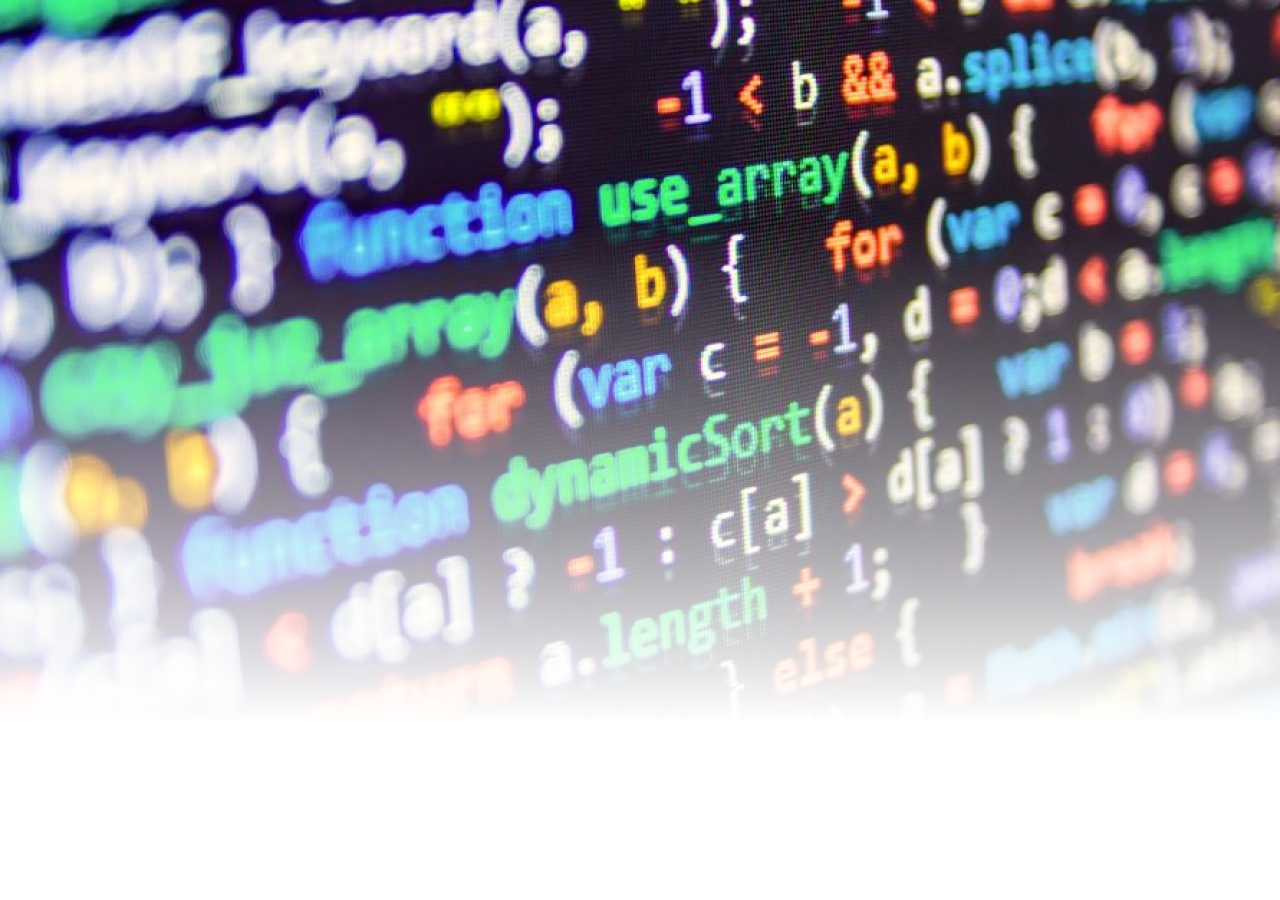
==== index.html @ 2b6d5193 "first commit after deletion and new start" ====
<!DOCTYPE html>
<html lang="en">
<head>
    <meta charset="UTF-8">
    <title>Mon Portfolio</title>
    <link rel="stylesheet" href="style.css">
</head>
<body>
    <header>
        <div class="headerDiv">
            <img src="images/code.jpg" class="imagecode" alt="code">
        </div>
    </header>
</body>
</html>
---- style.css ----
* {
    margin: 0;
    padding: 0;
    box-sizing: border-box;
}

body {
    width: 100%
}

header img {
    width: 100%;
}

.headerDiv {
    height: 200px;
}

header .headerDiv::after {
    display: block;
    position: relative;
    background-image: linear-gradient(to bottom, rgba(255, 255, 255, 0) 0, #fff 100%);
    margin-top:-500px;
    height: 500px;
    width: 100%;
    content: '';
}
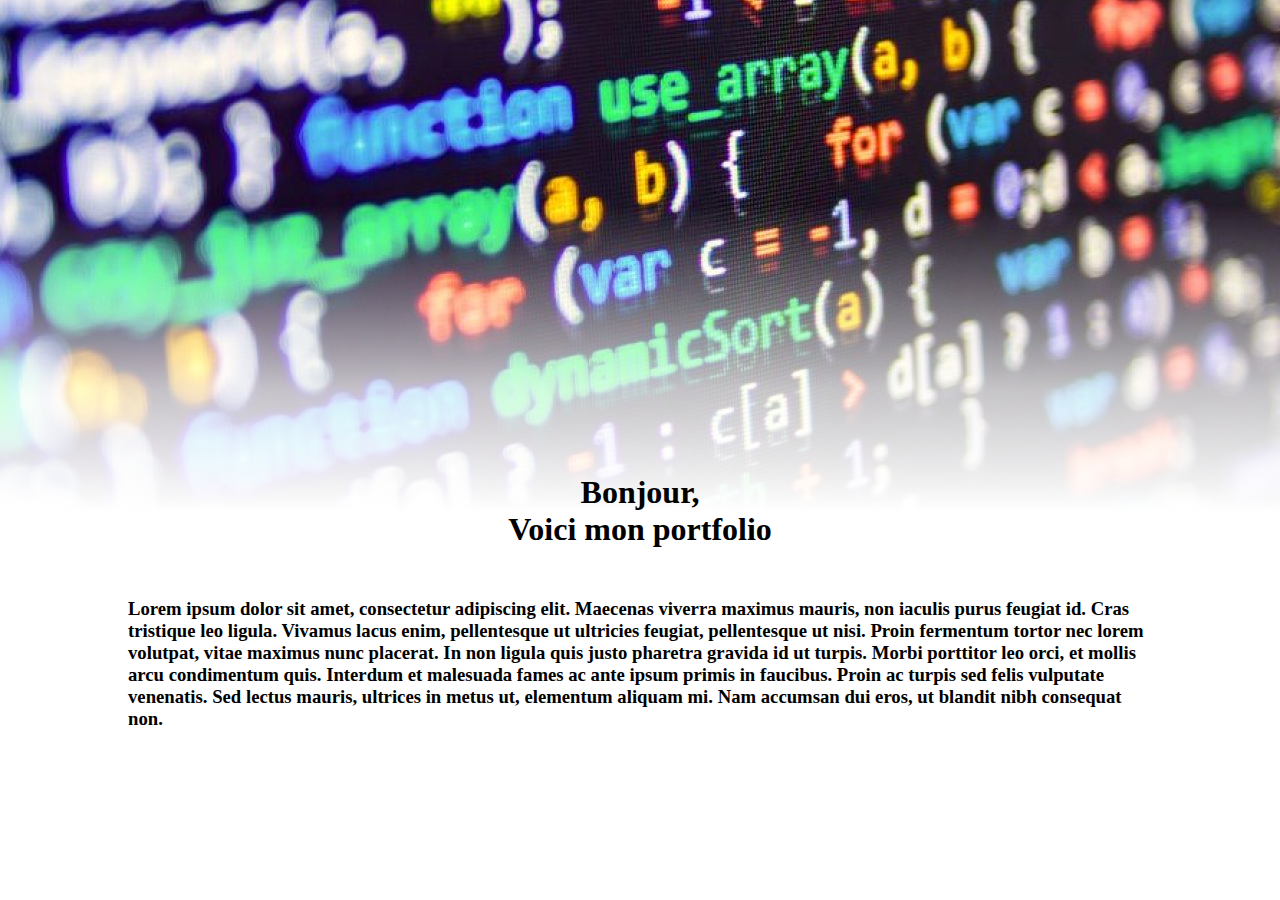
==== commit cca36b73: "Added header" ====
--- a/index.html
+++ b/index.html
@@ -6,10 +6,16 @@
     <link rel="stylesheet" href="style.css">
 </head>
 <body>
-    <header>
-        <div class="headerDiv">
-            <img src="images/code.jpg" class="imagecode" alt="code">
-        </div>
-    </header>
+    <div class="headerDiv">
+        <img src="images/code.jpg" alt="image ta soeur">
+        <h1>Bonjour,<br> Voici mon portfolio</h1>
+    </div>
+
+    <div class="generalInformation">
+        <h3>
+            Lorem ipsum dolor sit amet, consectetur adipiscing elit. Maecenas viverra maximus mauris, non iaculis purus feugiat id. Cras tristique leo ligula. Vivamus lacus enim, pellentesque ut ultricies feugiat, pellentesque ut nisi. Proin fermentum tortor nec lorem volutpat, vitae maximus nunc placerat. In non ligula quis justo pharetra gravida id ut turpis.
+            Morbi porttitor leo orci, et mollis arcu condimentum quis. Interdum et malesuada fames ac ante ipsum primis in faucibus. Proin ac turpis sed felis vulputate venenatis. Sed lectus mauris, ultrices in metus ut, elementum aliquam mi. Nam accumsan dui eros, ut blandit nibh consequat non.
+        </h3>
+    </div>
 </body>
 </html>
--- a/style.css
+++ b/style.css
@@ -8,21 +8,64 @@
     width: 100%
 }
 
-header img {
-    width: 100%;
+.headerDiv {
+    position: relative;
+    width: 100vw;
+    padding-top: 37vw;
+    display: flex;
+    flex-direction: column;
+    justify-content: center;
 }
 
-.headerDiv {
-    height: 200px;
+.headerDiv img {
+    position: absolute;
+    top: 0;
+    left: 0;
+    height: 40vw;
+    width: 100%;
+    object-fit: cover;
+    z-index: -1;
 }
 
-header .headerDiv::after {
+.headerDiv::after {
+    content: "";
     display: block;
-    position: relative;
-    background-image: linear-gradient(to bottom, rgba(255, 255, 255, 0) 0, #fff 100%);
-    margin-top:-500px;
-    height: 500px;
-    width: 100%;
-    content: '';
+    background: linear-gradient(to bottom,
+                    rgba(0,0,0,0) 0%,
+                    rgba(255,255,255,0.75) 60%,
+                    rgba(255,255,255,1) 100%);
+    position: absolute;
+    top: 16vw;
+    left: 0;
+    right: 0;
+    height: 24vw;
+    z-index: -1;
 }
 
+.headerDiv h1 {
+    text-align: center;
+}
+
+.generalInformation {
+    padding: 50px 0;
+    margin-left: auto;
+    margin-right: auto;
+    width: 80vw;
+    max-width: 1024px;
+    display: flex;
+    justify-content: center;
+}
+
+
+/*
+@media(min-width: -) {
+
+}
+
+320px => style de base = mobile first
+780px => landscape (téléphone en paysage)
+960px => tablette
+1100px / 1280px => petit PC (suivant la largeur de ton menu en mode PC)
+1440px => laptop classique (si nécessaire uniquement)
+1920px => desktop pour le résultat final
+*/
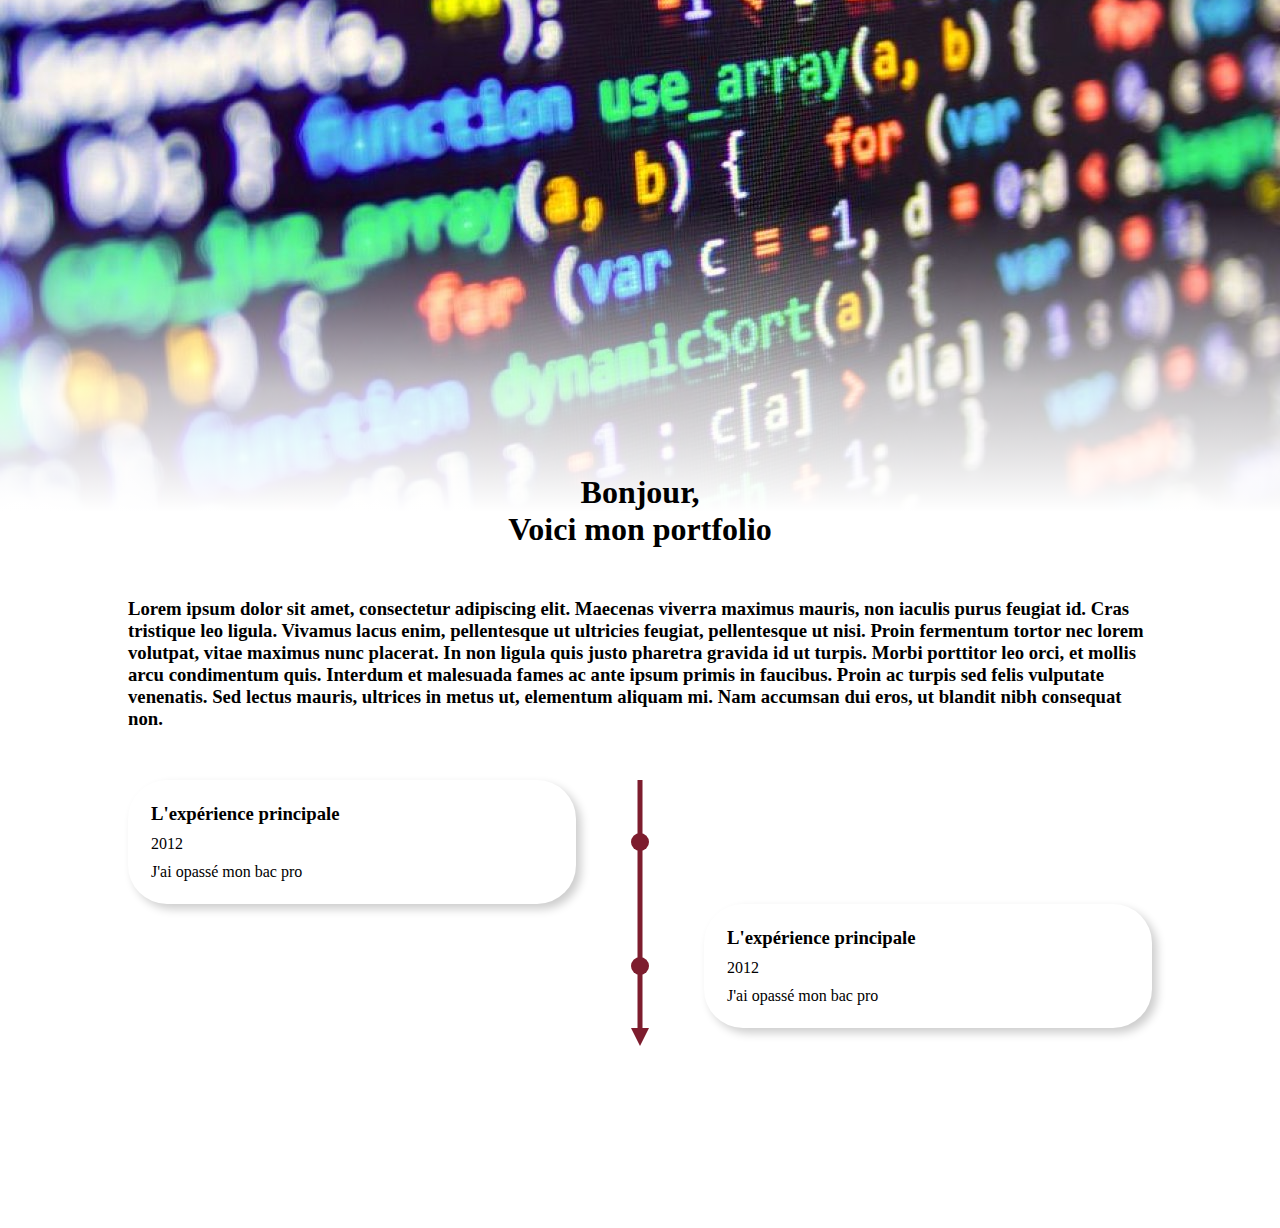
==== commit c70c6f99: "add lifeflow" ====
--- a/index.html
+++ b/index.html
@@ -3,7 +3,7 @@
 <head>
     <meta charset="UTF-8">
     <title>Mon Portfolio</title>
-    <link rel="stylesheet" href="style.css">
+    <link rel="stylesheet" href="css/home.css">
 </head>
 <body>
     <div class="headerDiv">
@@ -17,5 +17,26 @@
             Morbi porttitor leo orci, et mollis arcu condimentum quis. Interdum et malesuada fames ac ante ipsum primis in faucibus. Proin ac turpis sed felis vulputate venenatis. Sed lectus mauris, ultrices in metus ut, elementum aliquam mi. Nam accumsan dui eros, ut blandit nibh consequat non.
         </h3>
     </div>
+    <section class="lifeFlow container">
+        <section class="lifeFlow__DotSection">
+            <div class="lifeFlow__leftSide">
+                <h3>L'expérience principale</h3>
+                <p class="lifeFlow__date">2012</p>
+                <article class="lifeFlow__desc">
+                    J'ai opassé mon bac pro
+                </article>
+            </div>
+        </section>
+
+        <section class="lifeFlow__DotSection">
+            <div class="lifeFlow__rightSide">
+                <h3>L'expérience principale</h3>
+                <p class="lifeFlow__date">2012</p>
+                <article class="lifeFlow__desc">
+                    J'ai opassé mon bac pro
+                </article>
+            </div>
+        </section>
+    </section>
 </body>
 </html>
--- a/css/home.css
+++ b/css/home.css
@@ -0,0 +1,236 @@
+* {
+    margin: 0;
+    padding: 0;
+    box-sizing: border-box;
+}
+
+body {
+    width: 100%
+}
+
+.headerDiv {
+    position: relative;
+    width: 100vw;
+    padding-top: 37vw;
+    display: flex;
+    flex-direction: column;
+    justify-content: center;
+}
+
+.headerDiv img {
+    position: absolute;
+    top: 0;
+    left: 0;
+    height: 40vw;
+    width: 100%;
+    object-fit: cover;
+    z-index: -1;
+}
+
+.headerDiv::after {
+    content: "";
+    display: block;
+    background: linear-gradient(to bottom,
+                    rgba(0,0,0,0) 0%,
+                    rgba(255,255,255,0.75) 60%,
+                    rgba(255,255,255,1) 100%);
+    position: absolute;
+    top: 16vw;
+    left: 0;
+    right: 0;
+    height: 24vw;
+    z-index: -1;
+}
+
+.headerDiv h1 {
+    text-align: center;
+}
+
+.generalInformation {
+    padding: 50px 0;
+    margin-left: auto;
+    margin-right: auto;
+    width: 80vw;
+    max-width: 1024px;
+    display: flex;
+    justify-content: center;
+}
+
+.lifeFlow {
+    position: relative;
+    display: flex;
+    flex-direction: column;
+    margin-bottom: 200px;
+}
+
+.lifeFlow .lifeFlow__DotSection {
+    display: flex;
+    position: relative;
+    justify-content: space-between;
+    align-items: center;
+}
+
+.lifeFlow .lifeFlow__DotSection:before {
+    content: '';
+    position: absolute;
+    top: 0;
+    left: 50%;
+    bottom: 0;
+    width: 5px;
+    background-color: #7D1D2E;
+    transform: translateX(-50%);
+
+}
+
+.lifeFlow .lifeFlow__DotSection:after {
+    content: '';
+    position: absolute;
+    top: 50%;
+    left: 50%;
+    width: 18px;
+    height: 18px;
+    border-radius: 50%;
+    background-color: #7D1D2E;
+    transform: translate(-50%, -50%);
+    transform-origin: top left;
+    animation: popOn 0.500s;
+    animation-fill-mode: forwards;
+
+}
+
+.lifeFlow__leftSide {
+    display: flex;
+    flex-direction: column;
+    justify-content: space-between;
+    margin-left: 10vw;
+    margin-right: 55vw;
+    border: solid transparent;
+    border-radius: 39px;
+    box-shadow: 5px 5px 10px rgba(0,0,0, 0.2);
+    padding: 15px 20px;
+    min-width: 35vw;
+}
+
+.lifeFlow__leftSide * {
+    margin: 5px 0;
+}
+
+.lifeFlow__rightSide {
+    display: flex;
+    flex-direction: column;
+    justify-content: space-between;
+    margin-left: 55vw;
+    margin-right: 10vw;
+    border: solid transparent;
+    border-radius: 39px;
+    box-shadow: 5px 5px 10px rgba(0,0,0, 0.2);
+    padding: 15px 20px;
+    min-width: 35vw;
+}
+
+.lifeFlow__rightSide * {
+    margin: 5px 0;
+}
+
+.lifeFlow .lifeFlow__DotSection .lifeFlow__date {
+}
+
+.lifeFlow .lifeFlow__DotSection .lifeFlow__desc {
+}
+
+.lifeFlow:before {
+    content: '';
+    position: absolute;
+    top: 100%;
+    left: 50%;
+    width: 0;
+    height: 0;
+    border-left: 9px solid transparent;
+    border-right: 9px solid transparent;
+    border-top: 18px solid #7D1D2E;
+    transform: translateX(-50%);
+}
+
+/*!* row paire *!
+.lifeFlow .lifeFlowDotSection:nth-child(odd) .element-frise__desc {
+    text-align: right;
+    opacity: 0;
+    animation: translateInByLeftDesc 1.200s 0.800s;
+    animation-fill-mode: forwards;
+}
+
+.lifeFlow .lifeFlowDotSection:nth-child(odd) .element-frise__date {
+    animation: translateInByRight 0.800s;
+}
+
+!* row impair *!
+.lifeFlow .lifeFlowDotSection:nth-child(even) .element-frise__date {
+    text-align: right;
+    animation: translateInByLeft 0.800s;
+}
+
+.lifeFlow .lifeFlowDotSection:nth-child(even) .element-frise__desc {
+    opacity: 0;
+    animation: translateInByRightDesc 1.200s 0.800s;
+    animation-fill-mode: forwards;
+}
+
+@keyframes translateInByRightDesc {
+    0% {
+        transform: translateX(20vw);
+    }
+    10% {
+        opacity: 40%;
+    }
+    80% {
+        opacity: 100%;
+    }
+    100% {
+        opacity: 100%;
+        transform: translateX(0);
+    }
+}
+
+@keyframes translateInByLeftDesc {
+    0% {
+        transform: translateX(-20vw);
+    }
+    10% {
+        opacity: 40%;
+    }
+
+    80% {
+        opacity: 100%;
+    }
+    100% {
+        opacity: 100%;
+        transform: translateX(0);
+    }
+}
+
+@keyframes translateInByLeft {
+    from {
+        transform: translateX(-45%);
+    }
+    to {
+        transform: translateX(0);
+    }
+}
+
+@keyframes translateInByRight {
+    from {
+        transform: translateX(45%) ;
+    }
+    to {
+        transform: translateX(0);
+    }
+}
+
+@keyframes popOn {
+    from {
+        transform: scale(0) translate(-50%, -50%);
+    }
+    to {
+        transform: scale(1) translate(-50%, -50%);
+    }
+}*/
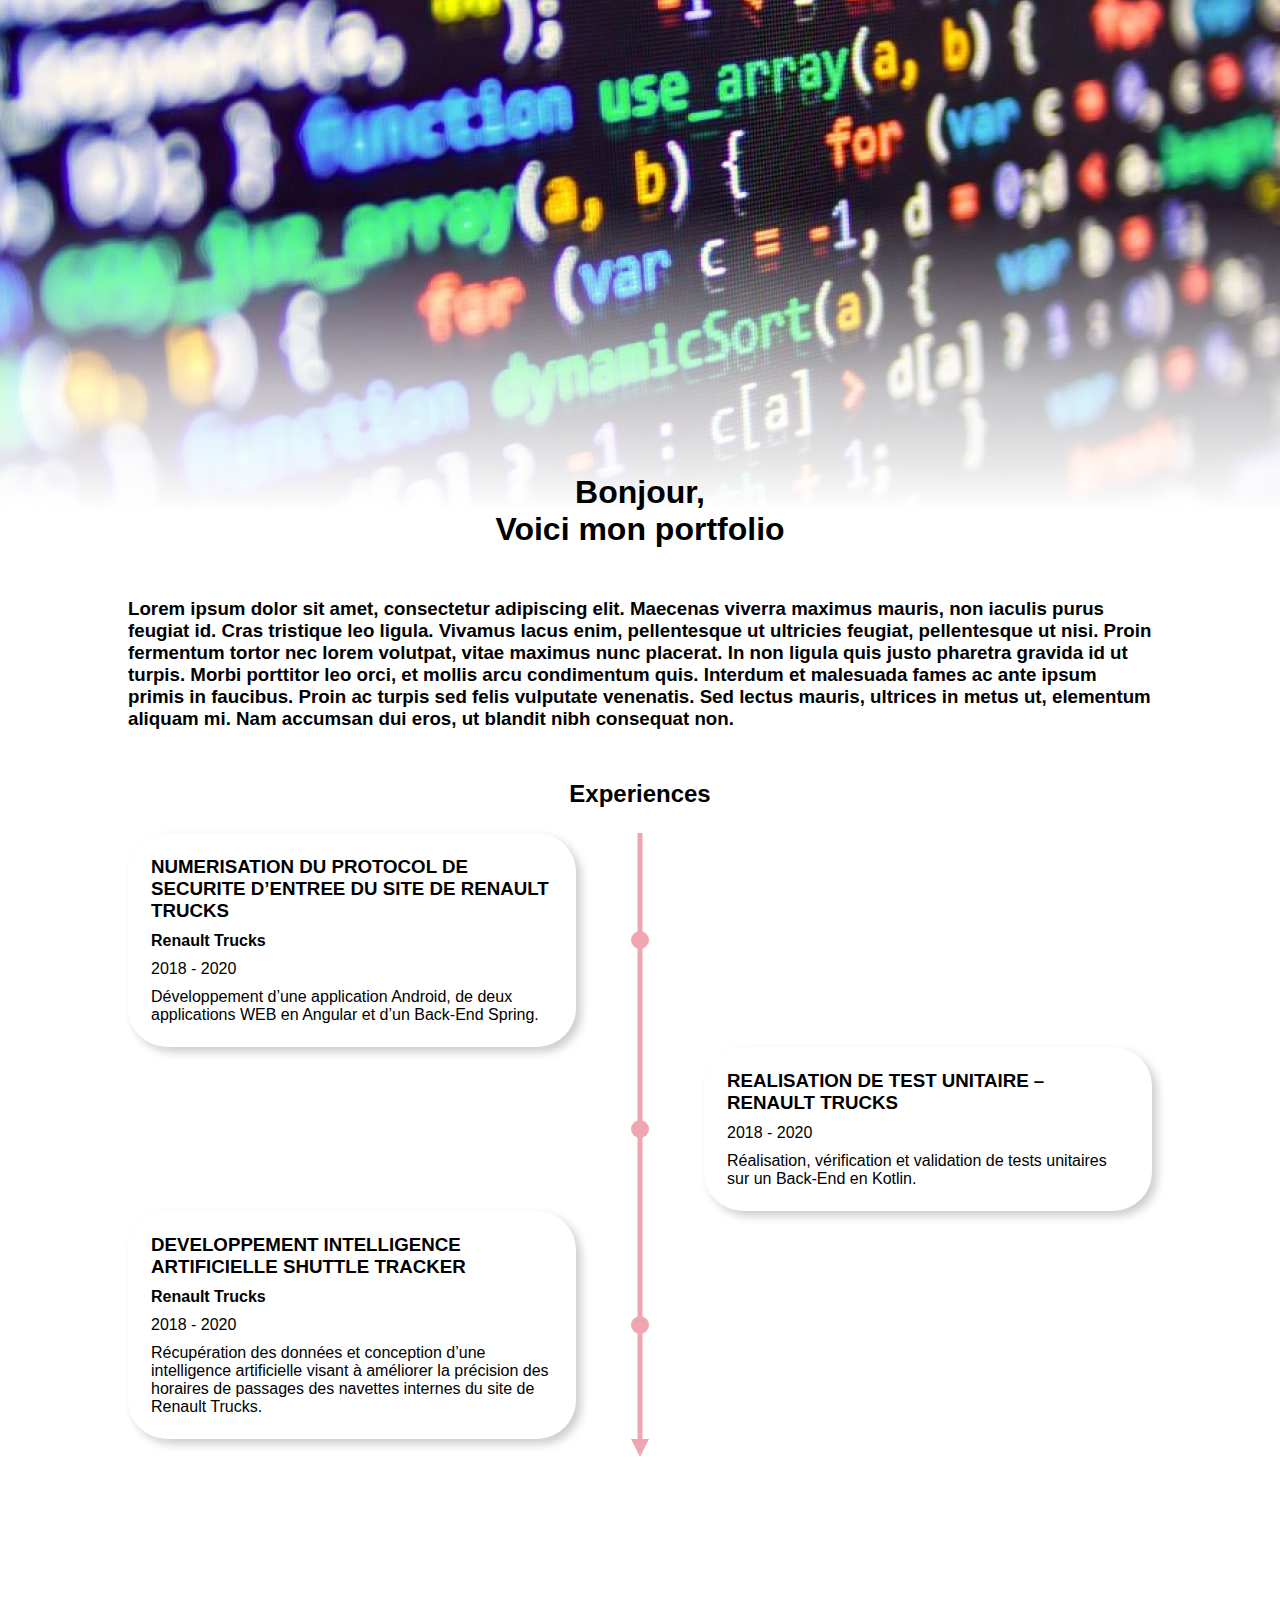
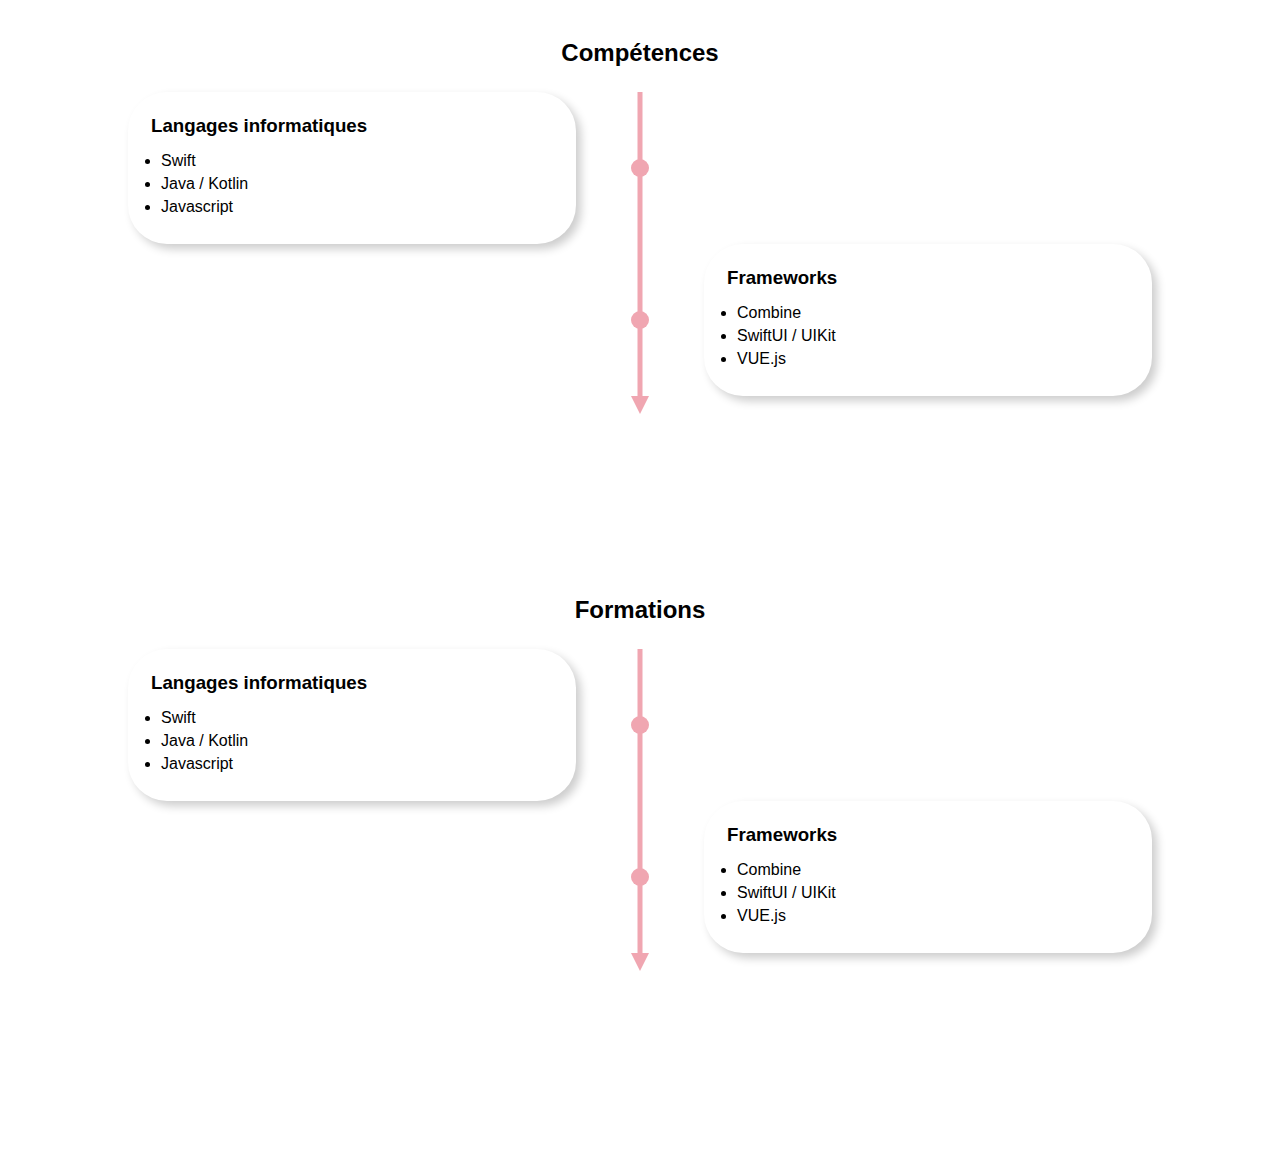
==== commit 959fb004: "add competences" ====
--- a/index.html
+++ b/index.html
@@ -4,6 +4,7 @@
     <meta charset="UTF-8">
     <title>Mon Portfolio</title>
     <link rel="stylesheet" href="css/home.css">
+    <link rel="stylesheet" href="css/lifeFlow.css">
 </head>
 <body>
     <div class="headerDiv">
@@ -18,23 +19,93 @@
         </h3>
     </div>
     <section class="lifeFlow container">
+        <h2 class="description__title">Experiences</h2>
         <section class="lifeFlow__DotSection">
-            <div class="lifeFlow__leftSide">
-                <h3>L'expérience principale</h3>
-                <p class="lifeFlow__date">2012</p>
+        <a href="last_exp.html">
+            <div class="lifeFlow__leftSide" >
+                <h3>NUMERISATION DU PROTOCOL DE SECURITE D’ENTREE DU SITE DE RENAULT TRUCKS</h3>
+                <h4>Renault Trucks</h4>
+                <p class="lifeFlow__date">2018 - 2020</p>
                 <article class="lifeFlow__desc">
-                    J'ai opassé mon bac pro
+                    Développement d’une application Android, de deux applications WEB en Angular et d’un Back-End Spring.
                 </article>
+            </div>
+        </a>
+    </section>
+
+        <section class="lifeFlow__DotSection">
+            <a href="">
+                <div class="lifeFlow__rightSide">
+                    <h3>REALISATION DE TEST UNITAIRE – RENAULT TRUCKS</h3>
+                    <p class="lifeFlow__date">2018 - 2020</p>
+                    <article class="lifeFlow__desc">
+                        Réalisation, vérification et validation de tests unitaires sur un Back-End en Kotlin.
+                    </article>
+                </div>
+            </a>
+        </section>
+
+        <section class="lifeFlow__DotSection">
+            <a href="last_exp.html">
+                <div class="lifeFlow__leftSide" >
+                    <h3>DEVELOPPEMENT INTELLIGENCE ARTIFICIELLE SHUTTLE TRACKER</h3>
+                    <h4>Renault Trucks</h4>
+                    <p class="lifeFlow__date">2018 - 2020</p>
+                    <article class="lifeFlow__desc">
+                        Récupération des données et conception d’une intelligence artificielle visant à améliorer la précision des horaires de
+                        passages des navettes internes du site de Renault Trucks.
+                    </article>
+                </div>
+            </a>
+        </section>
+    </section>
+
+    <section class="lifeFlow container">
+        <h2 class="description__title">Compétences</h2>
+        <section class="lifeFlow__DotSection">
+                <div class="lifeFlow__leftSide" >
+                    <h3>Langages informatiques</h3>
+                    <ul>
+                        <li>Swift</li>
+                        <li>Java / Kotlin</li>
+                        <li>Javascript</li>
+                    </ul>
+                </div>
+        </section>
+
+        <section class="lifeFlow__DotSection">
+            <div class="lifeFlow__rightSide" >
+                <h3>Frameworks</h3>
+                <ul>
+                    <li>Combine</li>
+                    <li>SwiftUI / UIKit</li>
+                    <li>VUE.js</li>
+                </ul>
+            </div>
+        </section>
+    </section>
+
+    <section class="lifeFlow container">
+        <h2 class="description__title">Formations</h2>
+        <section class="lifeFlow__DotSection">
+            <div class="lifeFlow__leftSide" >
+                <h3>Langages informatiques</h3>
+                <ul>
+                    <li>Swift</li>
+                    <li>Java / Kotlin</li>
+                    <li>Javascript</li>
+                </ul>
             </div>
         </section>
 
         <section class="lifeFlow__DotSection">
-            <div class="lifeFlow__rightSide">
-                <h3>L'expérience principale</h3>
-                <p class="lifeFlow__date">2012</p>
-                <article class="lifeFlow__desc">
-                    J'ai opassé mon bac pro
-                </article>
+            <div class="lifeFlow__rightSide" >
+                <h3>Frameworks</h3>
+                <ul>
+                    <li>Combine</li>
+                    <li>SwiftUI / UIKit</li>
+                    <li>VUE.js</li>
+                </ul>
             </div>
         </section>
     </section>
--- a/css/home.css
+++ b/css/home.css
@@ -2,6 +2,7 @@
     margin: 0;
     padding: 0;
     box-sizing: border-box;
+    font-family: Helvetica, serif;
 }
 
 body {
@@ -55,182 +56,3 @@
     display: flex;
     justify-content: center;
 }
-
-.lifeFlow {
-    position: relative;
-    display: flex;
-    flex-direction: column;
-    margin-bottom: 200px;
-}
-
-.lifeFlow .lifeFlow__DotSection {
-    display: flex;
-    position: relative;
-    justify-content: space-between;
-    align-items: center;
-}
-
-.lifeFlow .lifeFlow__DotSection:before {
-    content: '';
-    position: absolute;
-    top: 0;
-    left: 50%;
-    bottom: 0;
-    width: 5px;
-    background-color: #7D1D2E;
-    transform: translateX(-50%);
-
-}
-
-.lifeFlow .lifeFlow__DotSection:after {
-    content: '';
-    position: absolute;
-    top: 50%;
-    left: 50%;
-    width: 18px;
-    height: 18px;
-    border-radius: 50%;
-    background-color: #7D1D2E;
-    transform: translate(-50%, -50%);
-    transform-origin: top left;
-    animation: popOn 0.500s;
-    animation-fill-mode: forwards;
-
-}
-
-.lifeFlow__leftSide {
-    display: flex;
-    flex-direction: column;
-    justify-content: space-between;
-    margin-left: 10vw;
-    margin-right: 55vw;
-    border: solid transparent;
-    border-radius: 39px;
-    box-shadow: 5px 5px 10px rgba(0,0,0, 0.2);
-    padding: 15px 20px;
-    min-width: 35vw;
-}
-
-.lifeFlow__leftSide * {
-    margin: 5px 0;
-}
-
-.lifeFlow__rightSide {
-    display: flex;
-    flex-direction: column;
-    justify-content: space-between;
-    margin-left: 55vw;
-    margin-right: 10vw;
-    border: solid transparent;
-    border-radius: 39px;
-    box-shadow: 5px 5px 10px rgba(0,0,0, 0.2);
-    padding: 15px 20px;
-    min-width: 35vw;
-}
-
-.lifeFlow__rightSide * {
-    margin: 5px 0;
-}
-
-.lifeFlow .lifeFlow__DotSection .lifeFlow__date {
-}
-
-.lifeFlow .lifeFlow__DotSection .lifeFlow__desc {
-}
-
-.lifeFlow:before {
-    content: '';
-    position: absolute;
-    top: 100%;
-    left: 50%;
-    width: 0;
-    height: 0;
-    border-left: 9px solid transparent;
-    border-right: 9px solid transparent;
-    border-top: 18px solid #7D1D2E;
-    transform: translateX(-50%);
-}
-
-/*!* row paire *!
-.lifeFlow .lifeFlowDotSection:nth-child(odd) .element-frise__desc {
-    text-align: right;
-    opacity: 0;
-    animation: translateInByLeftDesc 1.200s 0.800s;
-    animation-fill-mode: forwards;
-}
-
-.lifeFlow .lifeFlowDotSection:nth-child(odd) .element-frise__date {
-    animation: translateInByRight 0.800s;
-}
-
-!* row impair *!
-.lifeFlow .lifeFlowDotSection:nth-child(even) .element-frise__date {
-    text-align: right;
-    animation: translateInByLeft 0.800s;
-}
-
-.lifeFlow .lifeFlowDotSection:nth-child(even) .element-frise__desc {
-    opacity: 0;
-    animation: translateInByRightDesc 1.200s 0.800s;
-    animation-fill-mode: forwards;
-}
-
-@keyframes translateInByRightDesc {
-    0% {
-        transform: translateX(20vw);
-    }
-    10% {
-        opacity: 40%;
-    }
-    80% {
-        opacity: 100%;
-    }
-    100% {
-        opacity: 100%;
-        transform: translateX(0);
-    }
-}
-
-@keyframes translateInByLeftDesc {
-    0% {
-        transform: translateX(-20vw);
-    }
-    10% {
-        opacity: 40%;
-    }
-
-    80% {
-        opacity: 100%;
-    }
-    100% {
-        opacity: 100%;
-        transform: translateX(0);
-    }
-}
-
-@keyframes translateInByLeft {
-    from {
-        transform: translateX(-45%);
-    }
-    to {
-        transform: translateX(0);
-    }
-}
-
-@keyframes translateInByRight {
-    from {
-        transform: translateX(45%) ;
-    }
-    to {
-        transform: translateX(0);
-    }
-}
-
-@keyframes popOn {
-    from {
-        transform: scale(0) translate(-50%, -50%);
-    }
-    to {
-        transform: scale(1) translate(-50%, -50%);
-    }
-}*/
--- a/css/lifeFlow.css
+++ b/css/lifeFlow.css
@@ -0,0 +1,199 @@
+a, a:visited, a:hover, a:active {
+    color: inherit;
+    text-decoration: none;
+}
+
+
+.lifeFlow {
+    position: relative;
+    display: flex;
+    flex-direction: column;
+    margin-bottom: 200px;
+}
+
+.lifeFlow .description__title {
+    text-align: center;
+    margin-bottom: 25px;
+}
+
+.lifeFlow .lifeFlow__DotSection {
+    display: flex;
+    position: relative;
+    justify-content: space-between;
+    align-items: center;
+}
+
+.lifeFlow .lifeFlow__DotSection:before {
+    content: '';
+    position: absolute;
+    top: 0;
+    left: 50%;
+    bottom: 0;
+    width: 5px;
+    background-color: #F0A6B1;
+    transform: translateX(-50%);
+
+}
+
+.lifeFlow .lifeFlow__DotSection:after {
+    content: '';
+    position: absolute;
+    top: 50%;
+    left: 50%;
+    width: 18px;
+    height: 18px;
+    border-radius: 50%;
+    background-color: #F0A6B1;
+    transform: translate(-50%, -50%);
+    transform-origin: top left;
+    animation: popOn 0.500s;
+    animation-fill-mode: forwards;
+
+}
+
+.lifeFlow__leftSide {
+    display: flex;
+    flex-direction: column;
+    justify-content: space-between;
+    margin-left: 10vw;
+    margin-right: 55vw;
+    border: solid transparent;
+    border-radius: 39px;
+    box-shadow: 5px 5px 10px rgba(0,0,0, 0.2);
+    padding: 15px 20px;
+    min-width: 35vw;
+}
+
+.lifeFlow__leftSide * {
+    margin: 5px 0;
+}
+
+.lifeFlow__leftSide ul {
+    padding-left: 10px;
+}
+
+
+.lifeFlow__rightSide {
+    display: flex;
+    flex-direction: column;
+    justify-content: space-between;
+    margin-left: 55vw;
+    margin-right: 10vw;
+    border: solid transparent;
+    border-radius: 39px;
+    box-shadow: 5px 5px 10px rgba(0,0,0, 0.2);
+    padding: 15px 20px;
+    min-width: 35vw;
+}
+
+.lifeFlow__rightSide * {
+    margin: 5px 0;
+}
+
+.lifeFlow__rightSide ul {
+    padding-left: 10px;
+}
+
+.lifeFlow .lifeFlow__DotSection .lifeFlow__date {
+}
+
+.lifeFlow .lifeFlow__DotSection .lifeFlow__desc {
+}
+
+.lifeFlow:before {
+    content: '';
+    position: absolute;
+    top: 100%;
+    left: 50%;
+    width: 0;
+    height: 0;
+    border-left: 9px solid transparent;
+    border-right: 9px solid transparent;
+    border-top: 18px solid #F0A6B1;
+    transform: translateX(-50%);
+}
+
+
+/*!* row paire *!
+.lifeFlow .lifeFlowDotSection:nth-child(odd) .element-frise__desc {
+    text-align: right;
+    opacity: 0;
+    animation: translateInByLeftDesc 1.200s 0.800s;
+    animation-fill-mode: forwards;
+}
+
+.lifeFlow .lifeFlowDotSection:nth-child(odd) .element-frise__date {
+    animation: translateInByRight 0.800s;
+}
+
+!* row impair *!
+.lifeFlow .lifeFlowDotSection:nth-child(even) .element-frise__date {
+    text-align: right;
+    animation: translateInByLeft 0.800s;
+}
+
+.lifeFlow .lifeFlowDotSection:nth-child(even) .element-frise__desc {
+    opacity: 0;
+    animation: translateInByRightDesc 1.200s 0.800s;
+    animation-fill-mode: forwards;
+}
+
+@keyframes translateInByRightDesc {
+    0% {
+        transform: translateX(20vw);
+    }
+    10% {
+        opacity: 40%;
+    }
+    80% {
+        opacity: 100%;
+    }
+    100% {
+        opacity: 100%;
+        transform: translateX(0);
+    }
+}
+
+@keyframes translateInByLeftDesc {
+    0% {
+        transform: translateX(-20vw);
+    }
+    10% {
+        opacity: 40%;
+    }
+
+    80% {
+        opacity: 100%;
+    }
+    100% {
+        opacity: 100%;
+        transform: translateX(0);
+    }
+}
+
+@keyframes translateInByLeft {
+    from {
+        transform: translateX(-45%);
+    }
+    to {
+        transform: translateX(0);
+    }
+}
+
+@keyframes translateInByRight {
+    from {
+        transform: translateX(45%) ;
+    }
+    to {
+        transform: translateX(0);
+    }
+}
+
+@keyframes popOn {
+    from {
+        transform: scale(0) translate(-50%, -50%);
+    }
+    to {
+        transform: scale(1) translate(-50%, -50%);
+    }
+}*/
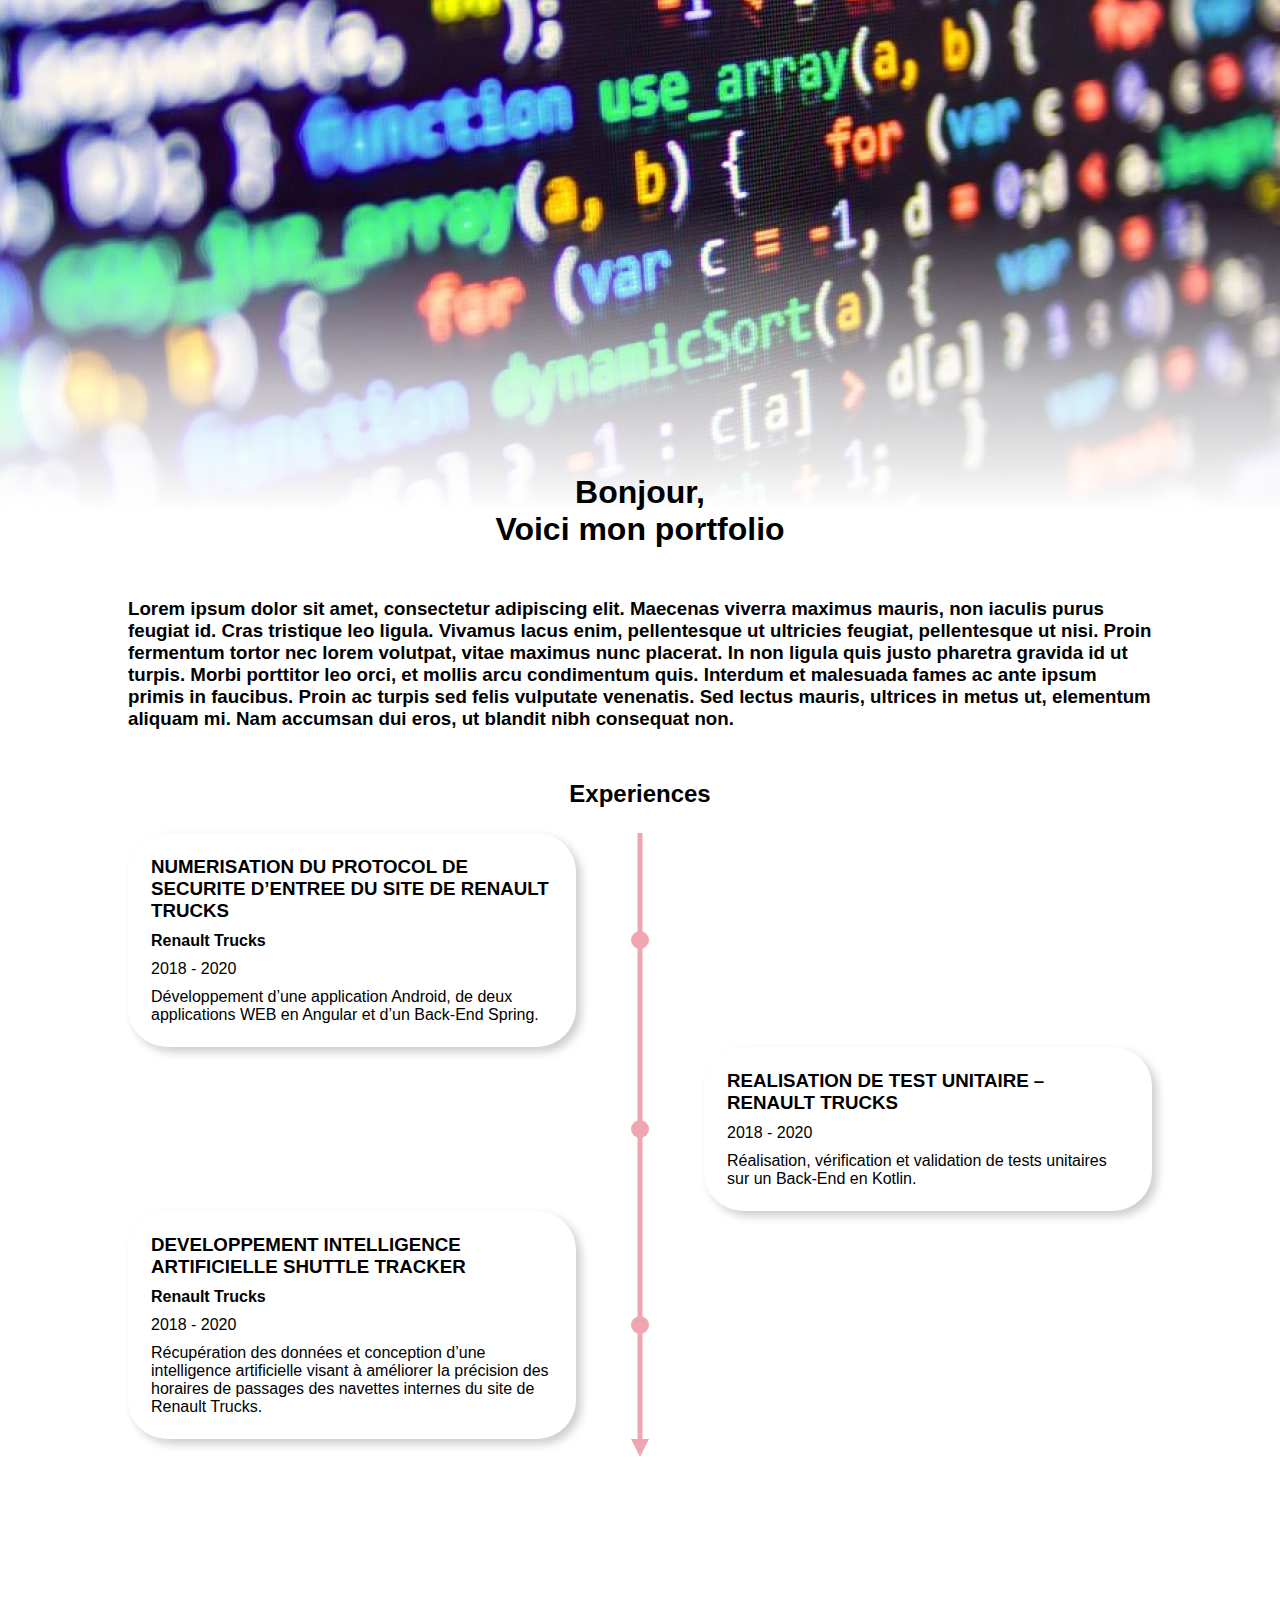
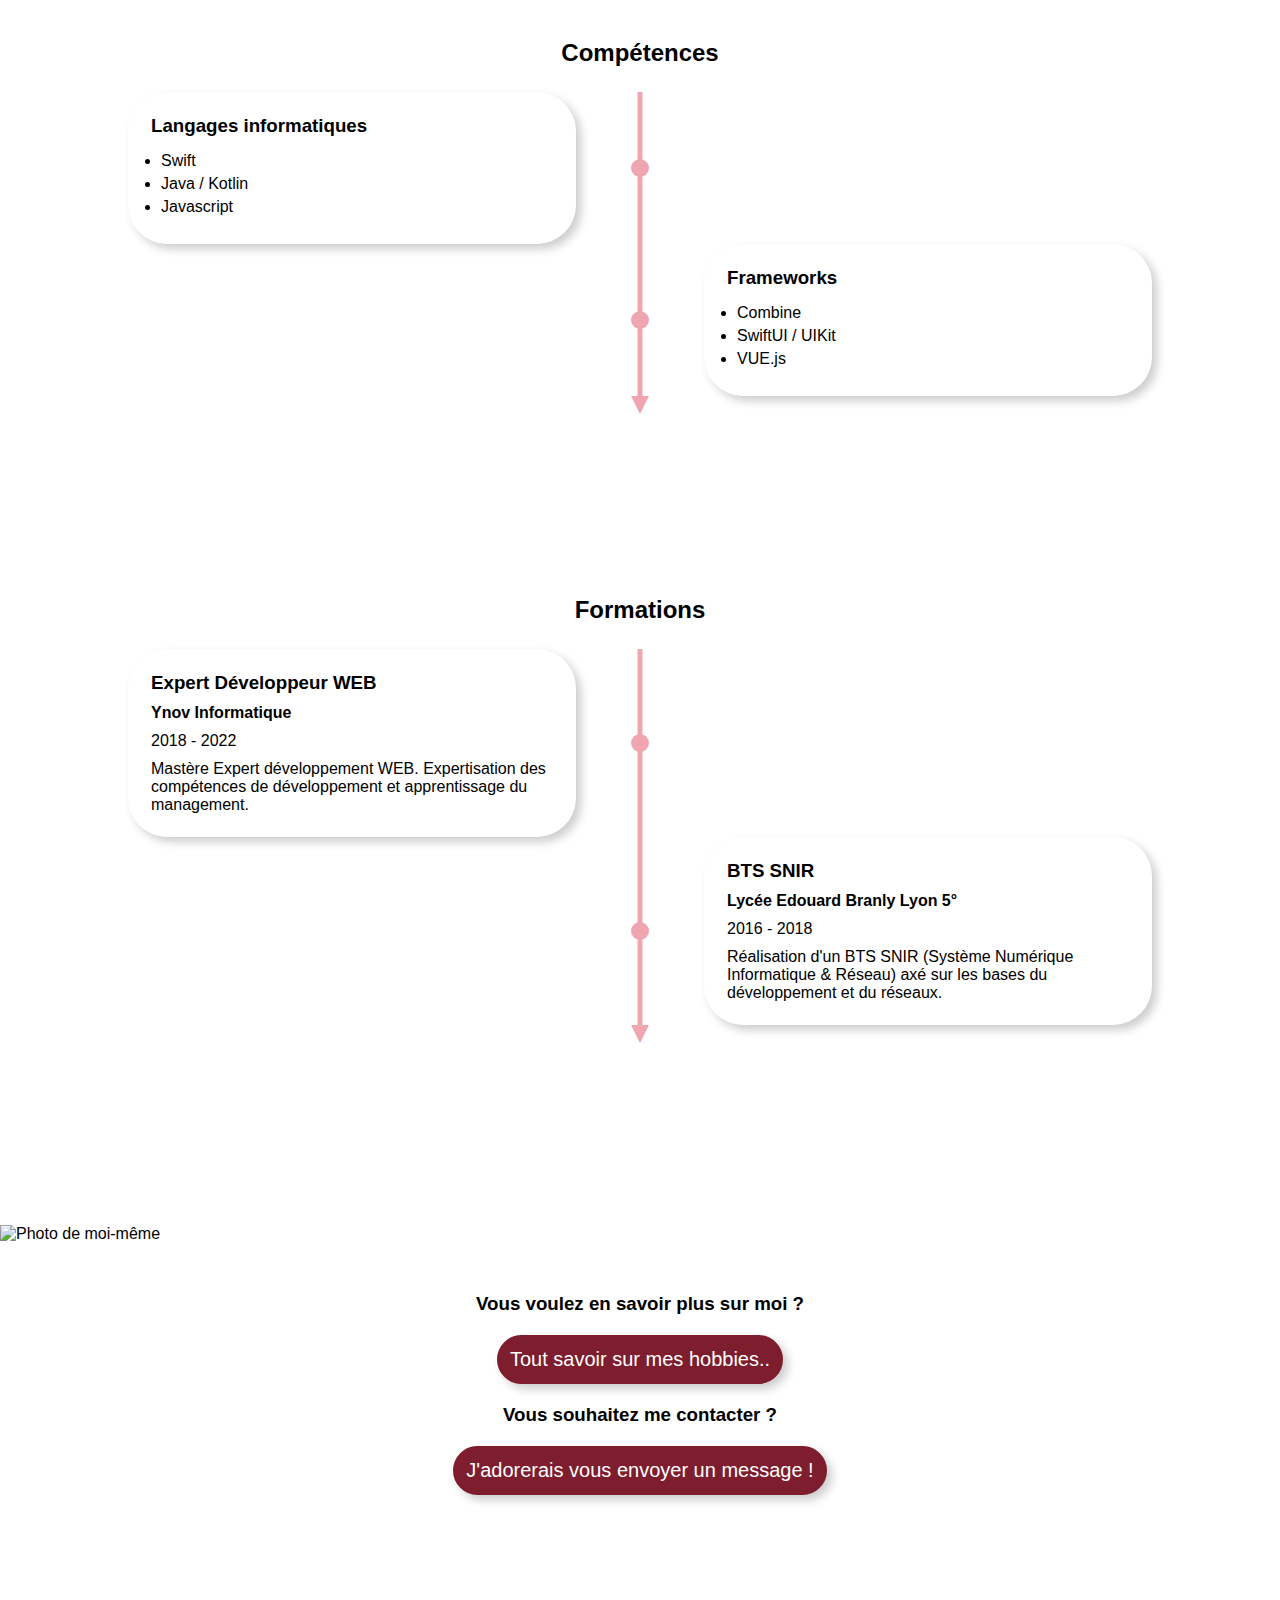
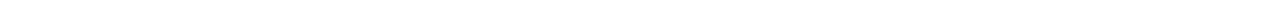
==== commit 7d95eae7: "Update RT page" ====
--- a/index.html
+++ b/index.html
@@ -88,26 +88,43 @@
     <section class="lifeFlow container">
         <h2 class="description__title">Formations</h2>
         <section class="lifeFlow__DotSection">
-            <div class="lifeFlow__leftSide" >
-                <h3>Langages informatiques</h3>
-                <ul>
-                    <li>Swift</li>
-                    <li>Java / Kotlin</li>
-                    <li>Javascript</li>
-                </ul>
-            </div>
+                <div class="lifeFlow__leftSide" >
+                    <h3>Expert Développeur WEB</h3>
+                    <h4>Ynov Informatique</h4>
+                    <p class="lifeFlow__date">2018 - 2022</p>
+                    <article class="lifeFlow__desc">
+                        Mastère Expert développement WEB. Expertisation des compétences de développement et apprentissage du management.
+                    </article>
+                </div>
         </section>
 
         <section class="lifeFlow__DotSection">
-            <div class="lifeFlow__rightSide" >
-                <h3>Frameworks</h3>
-                <ul>
-                    <li>Combine</li>
-                    <li>SwiftUI / UIKit</li>
-                    <li>VUE.js</li>
-                </ul>
-            </div>
+                <div class="lifeFlow__rightSide" >
+                    <h3>BTS SNIR</h3>
+                    <h4>Lycée Edouard Branly Lyon 5°</h4>
+                    <p class="lifeFlow__date">2016 - 2018</p>
+                    <article class="lifeFlow__desc">
+                        Réalisation d'un BTS SNIR (Système Numérique Informatique & Réseau) axé sur les bases du développement et du réseaux.
+                    </article>
+                </div>
         </section>
     </section>
+
+    <div>
+        <img src="" alt="Photo de moi-même">
+    </div>
+
+    <div class="othersInformation">
+        <h3>Vous voulez en savoir plus sur moi ?</h3>
+        <button>
+            Tout savoir sur mes hobbies..
+        </button>
+        <h3>
+            Vous souhaitez me contacter ?
+        </h3>
+        <button>
+            J'adorerais vous envoyer un message !
+        </button>
+    </div>
 </body>
 </html>
--- a/css/home.css
+++ b/css/home.css
@@ -54,5 +54,29 @@
     width: 80vw;
     max-width: 1024px;
     display: flex;
-    justify-content: center;
+    flex-direction: column;
+    align-items: center;
 }
+
+.othersInformation {
+    padding: 50px 0;
+    margin-left: auto;
+    margin-right: auto;
+    margin-bottom: 50px;
+    width: 80vw;
+    max-width: 1024px;
+    display: flex;
+    flex-direction: column;
+    align-items: center;
+}
+
+.othersInformation button {
+    margin: 20px 0;
+    padding: 10px;
+    border-radius: 33vw;
+    border: solid #7D1D2E;
+    background-color: #7D1D2E;
+    color: white;
+    box-shadow: 5px 5px 10px rgba(0,0,0, 0.2);
+    font-size: 20px;
+}
--- a/css/lifeFlow.css
+++ b/css/lifeFlow.css
@@ -113,7 +113,6 @@
     transform: translateX(-50%);
 }
 
-
 /*!* row paire *!
 .lifeFlow .lifeFlowDotSection:nth-child(odd) .element-frise__desc {
     text-align: right;
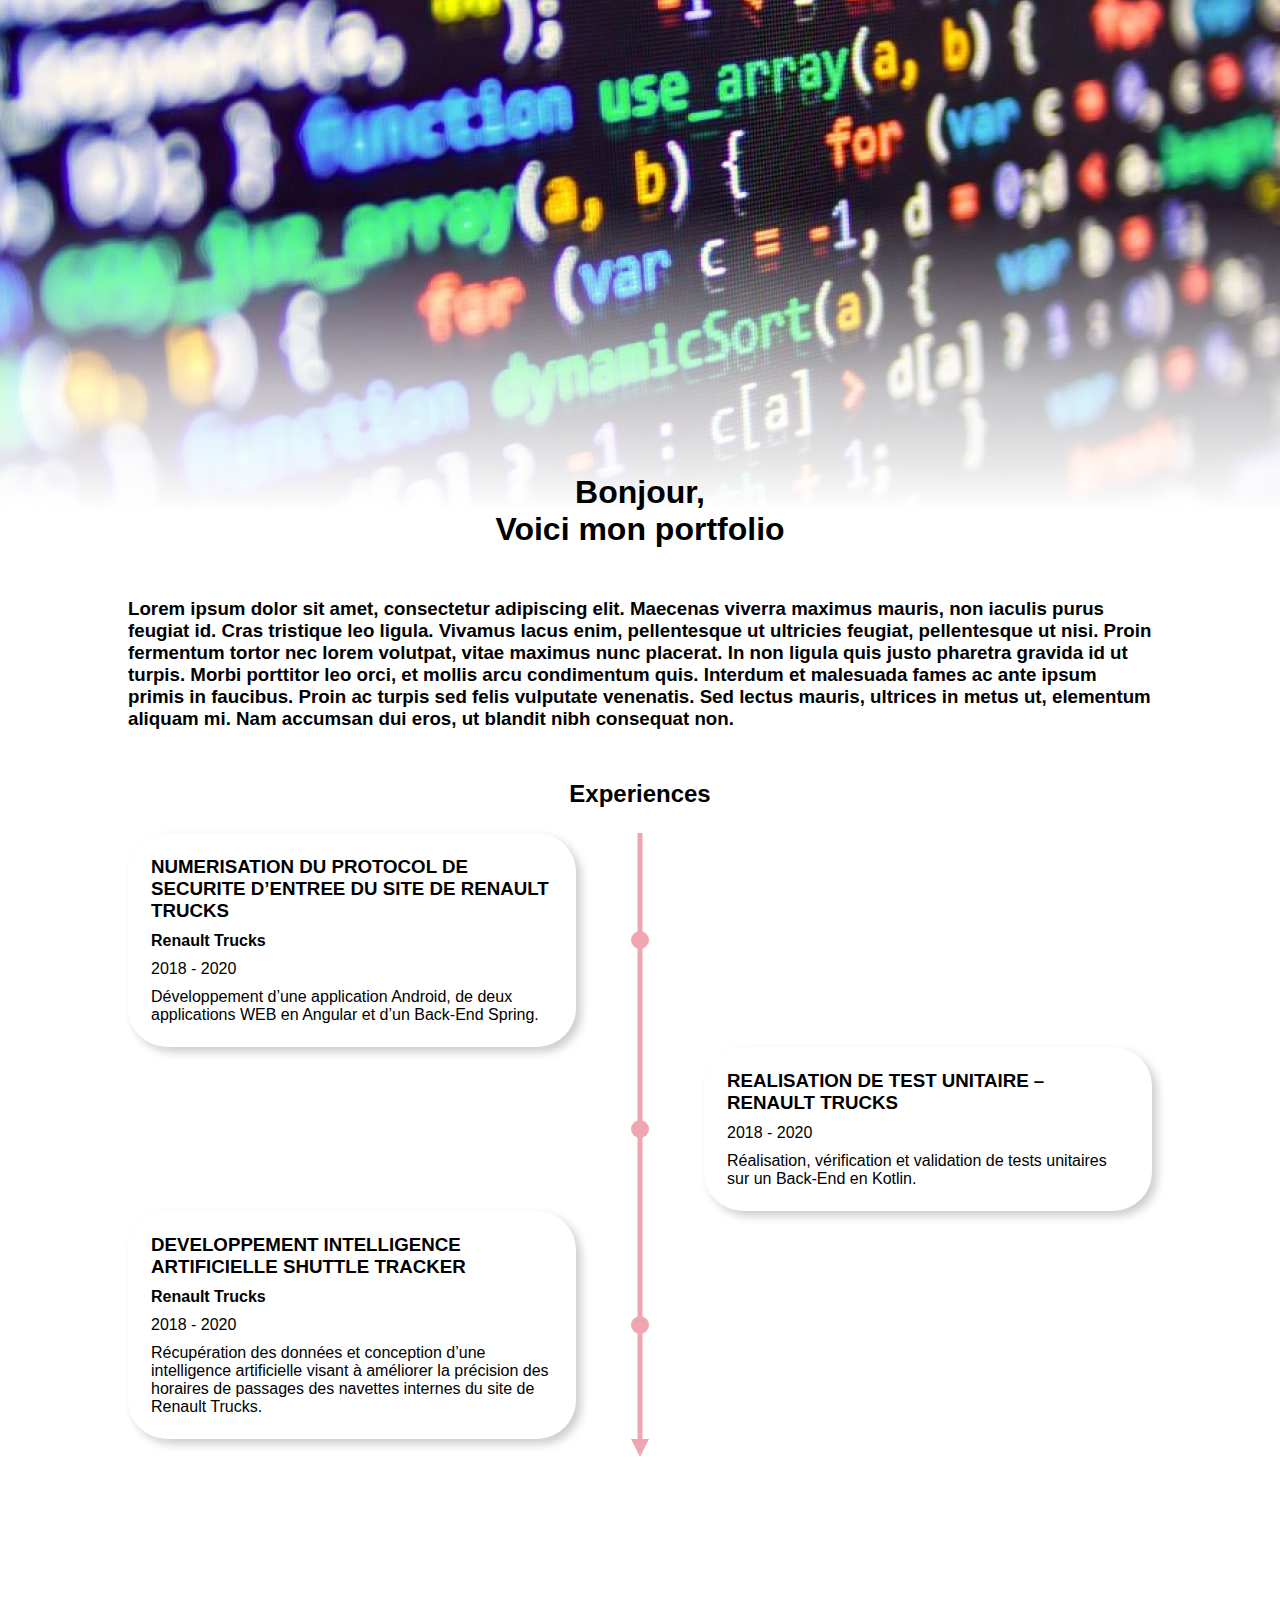
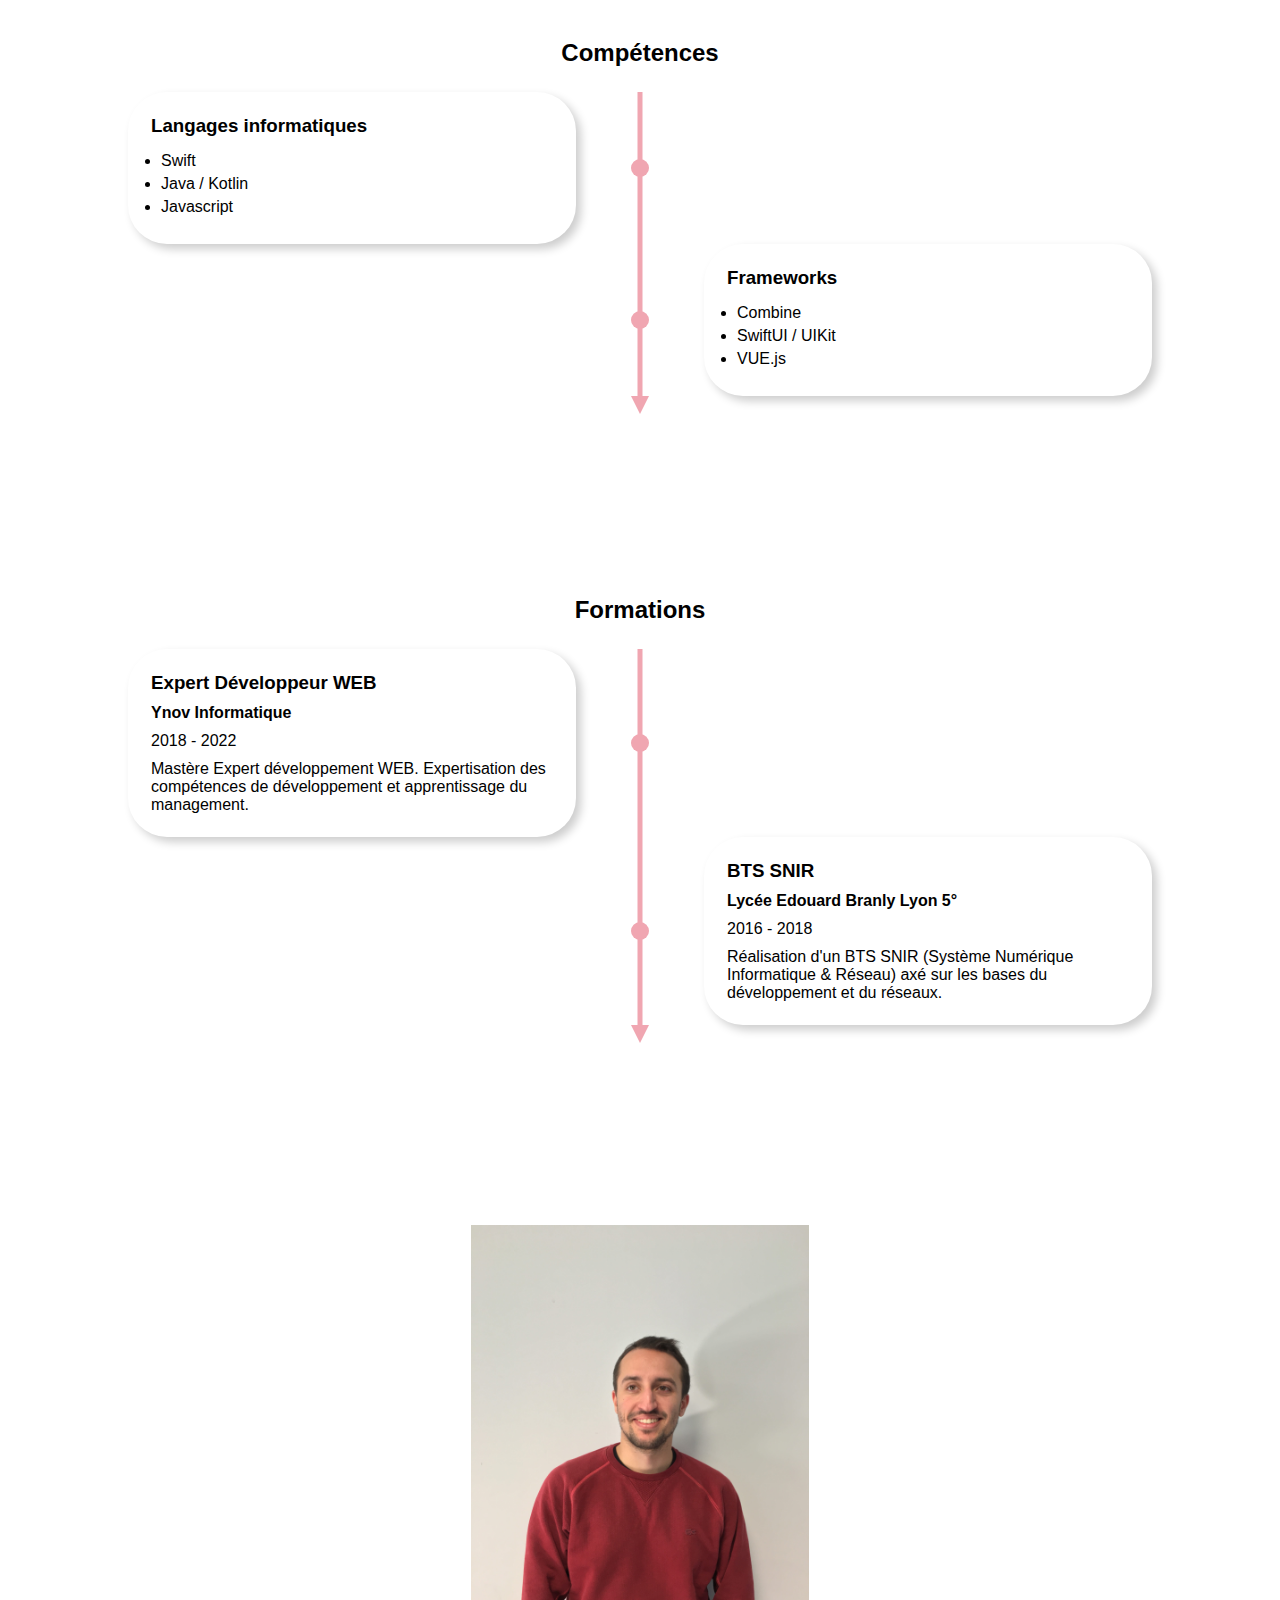
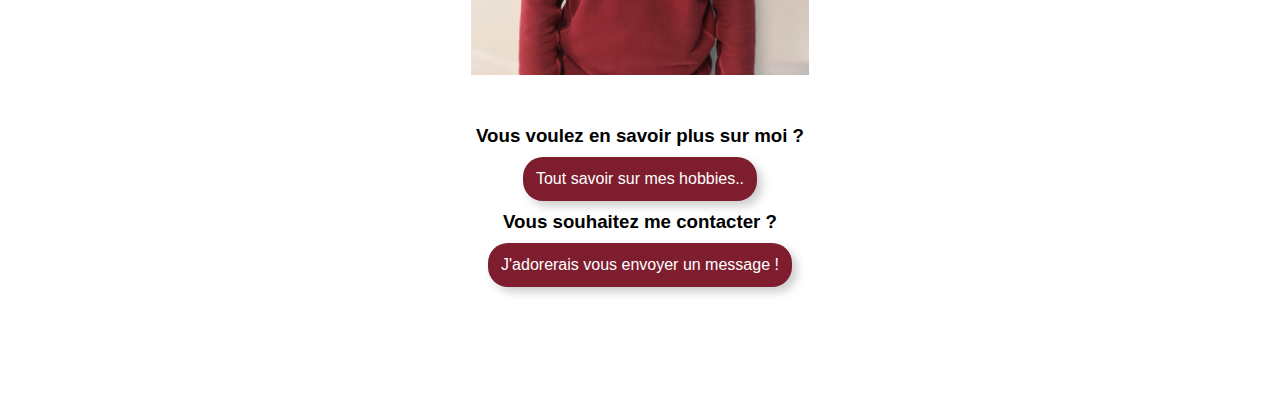
==== commit dc6d2acf: "Add contact" ====
--- a/index.html
+++ b/index.html
@@ -32,9 +32,8 @@
             </div>
         </a>
     </section>
-
         <section class="lifeFlow__DotSection">
-            <a href="">
+            <a href="last_exp.html">
                 <div class="lifeFlow__rightSide">
                     <h3>REALISATION DE TEST UNITAIRE – RENAULT TRUCKS</h3>
                     <p class="lifeFlow__date">2018 - 2020</p>
@@ -110,21 +109,17 @@
         </section>
     </section>
 
-    <div>
-        <img src="" alt="Photo de moi-même">
+    <div class="centeredImage">
+        <img src="images/moi.jpg" alt="Photo de moi-même">
     </div>
 
     <div class="othersInformation">
         <h3>Vous voulez en savoir plus sur moi ?</h3>
-        <button>
-            Tout savoir sur mes hobbies..
-        </button>
+        <a href="whoAmI.html" class="button">Tout savoir sur mes hobbies..</a>
         <h3>
             Vous souhaitez me contacter ?
         </h3>
-        <button>
-            J'adorerais vous envoyer un message !
-        </button>
+        <a href="contact.html" class="button">J'adorerais vous envoyer un message !</a>
     </div>
 </body>
 </html>
--- a/css/home.css
+++ b/css/home.css
@@ -80,3 +80,24 @@
     box-shadow: 5px 5px 10px rgba(0,0,0, 0.2);
     font-size: 20px;
 }
+
+.button {
+    padding: 10px;
+    border: solid transparent;
+    box-shadow: 5px 5px 10px rgba(0,0,0, 0.2);
+    border-radius: 20px;
+    background-color: #7D1D2E;
+    color: white;
+    margin: 10px;
+}
+
+a, a:visited, a:hover, a:active {
+    color: inherit;
+    text-decoration: none;
+}
+
+.centeredImage {
+    display: flex;
+    justify-content: center;
+    height: 50vh;
+}
